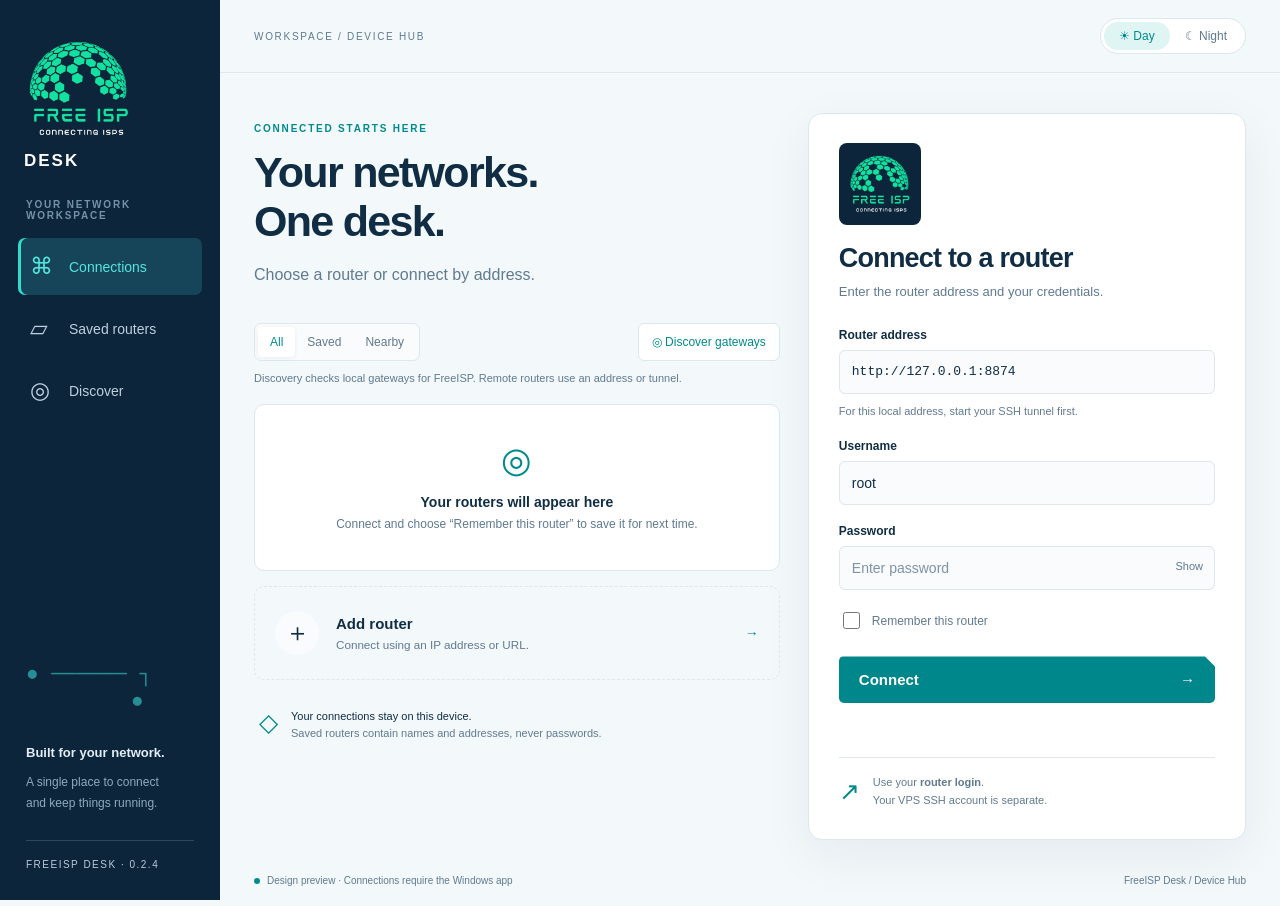
==== desktop/FreeISP.Desk/Hub/index.html @ 11511b87 "Add authenticated OpenWrt tools and verified Desk access" ====
<!doctype html>
<html lang="en" data-theme="day"><head><meta charset="utf-8"><meta name="viewport" content="width=device-width,initial-scale=1"><meta http-equiv="Content-Security-Policy" content="default-src 'self'; script-src 'self'; style-src 'self'; img-src 'self' data:; connect-src 'none'; object-src 'none'; base-uri 'none'; form-action 'none'"><title>FreeISP Desk · Device Hub</title><link rel="stylesheet" href="hub.css"></head>
<body><aside><div class="brand"><img class="original-logo" src="freeisp-logo.png" alt="FreeISP — Connecting ISPs"><strong>Desk</strong></div><small class="eyebrow">YOUR NETWORK WORKSPACE</small><nav><button data-view="all" class="active"><span>⌘</span> Connections</button><button data-view="saved"><span>▱</span> Saved routers</button><button data-view="nearby"><span>◎</span> Discover</button></nav><div class="rail-bottom"><span class="route-art">● ────── ┐<br>　　　　　●</span><strong>Built for your network.</strong><p>A single place to connect<br>and keep things running.</p><small>FREEISP DESK · 0.2.4</small></div></aside>
<main><header><span class="crumb">WORKSPACE / DEVICE HUB</span><div class="themes" aria-label="Appearance"><button id="day" aria-pressed="true">☀ Day</button><button id="night" aria-pressed="false">☾ Night</button></div></header><div class="workspace"><section class="devices"><div class="intro"><span class="eyebrow">CONNECTED STARTS HERE</span><h1>Your networks.<br>One desk.</h1><p>Choose a router or connect by address.</p></div><div class="list-toolbar"><div class="tabs"><button id="all-tab" class="active">All</button><button id="saved-tab">Saved</button><button id="nearby-tab">Nearby</button></div><button id="scan" class="secondary">◎ Discover gateways</button></div><p id="scan-status" class="hint" role="status">Discovery checks local gateways for FreeISP. Remote routers use an address or tunnel.</p><div id="routers" aria-label="Router list"></div><button id="add" class="add"><span>＋</span><div><strong>Add router</strong><small>Connect using an IP address or URL.</small></div><b>→</b></button><div class="privacy"><span>◇</span><p><strong>Your connections stay on this device.</strong><br>Saved routers contain names and addresses, never passwords.</p></div></section>
<section class="login"><div class="login-symbol"><img class="original-logo" src="freeisp-logo.png" alt="FreeISP — Connecting ISPs"></div><h2>Connect to a router</h2><p class="description">Enter the router address and your credentials.</p><form id="connection"><label for="address">Router address</label><input id="address" type="text" value="http://127.0.0.1:8874" placeholder="https://192.168.10.1" autocomplete="off" required><p class="hint" id="address-hint">For this local address, start your SSH tunnel first.</p><label for="username">Username</label><input id="username" autocomplete="off" value="root" required><label for="password">Password</label><div class="password-wrap"><input id="password" type="password" placeholder="Enter password" autocomplete="off" required><button id="show-password" type="button" aria-label="Show password">Show</button></div><label class="remember"><input id="remember" type="checkbox"> Remember this router</label><div id="name-field" hidden><label for="name">Router name</label><input id="name" placeholder="e.g. Office gateway" maxlength="80"></div><button id="connect" class="primary" type="submit">Connect <span>→</span></button><p id="status" role="status" class="message"></p></form><div class="login-footer"><span>↗</span><p>Use your <strong>router login</strong>.<br>Your VPS SSH account is separate.</p></div></section></div><footer><span id="ready">Ready to connect</span><span>FreeISP Desk / Device Hub</span></footer></main><script src="hub.js"></script></body></html>
---- desktop/FreeISP.Desk/Hub/hub.css ----
:root{color-scheme:light;--bg:#f3f8fb;--panel:#fff;--input:#f9fbfd;--text:#102d44;--muted:#607a90;--line:#dce7ee;--accent:#008a8d;--tint:#dff5f3;--rail:#0c253b;--button:#00878b;--buttontext:#fff}html[data-theme=night]{color-scheme:dark;--bg:#0c1d2a;--panel:#142c3d;--input:#193547;--text:#e9f4f9;--muted:#a3bfce;--line:#2c485d;--accent:#38dfd0;--tint:#164449;--rail:#091b2a;--button:#32d9cc;--buttontext:#072b34}*{box-sizing:border-box}body{margin:0;background:var(--bg);color:var(--text);font:14px 'Segoe UI',Arial,sans-serif}button,input{font:inherit}button{cursor:pointer}button:disabled{cursor:wait;opacity:.55}button:focus-visible,input:focus-visible{outline:2px solid var(--accent);outline-offset:3px}aside{position:fixed;inset:0 auto 0 0;width:220px;background:var(--rail);color:#b9ccdb;padding:30px 18px;display:flex;flex-direction:column}.brand{display:flex;align-items:center;gap:13px;margin:4px 6px 30px}.brand strong{font-size:23px;color:#fff;letter-spacing:-.8px}.brand strong span{font-weight:400}.mark{display:inline-block;position:relative;width:34px;height:36px;flex-shrink:0}.mark i{position:absolute;left:0;height:9px;border-radius:4px 1px 4px 1px;background:#37e0d3}.mark i:nth-child(1){width:34px;top:0}.mark i:nth-child(2){width:25px;top:12px;background:#13b3b4}.mark i:nth-child(3){width:10px;top:24px;background:#008b97}.eyebrow{font-size:10px;letter-spacing:1.8px;font-weight:650;color:var(--accent)}aside>.eyebrow{color:#7592a9;margin:12px 8px}nav button{width:100%;border:0;background:none;color:#bdd0de;text-align:left;padding:15px 12px;border-radius:7px;display:flex;gap:15px;align-items:center;margin:5px 0}nav button span{font-size:23px;width:24px}nav button.active{background:#164559;color:#54e5dc;box-shadow:inset 3px 0 #32dcce}nav button:hover{background:#183c51}.rail-bottom{margin-top:auto;padding:30px 8px 0}.route-art{display:block;color:#34c9c6;font:21px monospace;margin-bottom:30px;opacity:.65}.rail-bottom strong{color:#e2edf5;font-size:13px}.rail-bottom p{font-size:12px;line-height:1.8;color:#8eaabf}.rail-bottom small{display:block;border-top:1px solid #2e475e;margin-top:25px;padding-top:18px;font-size:10px;letter-spacing:1.5px}main{margin-left:220px}header{height:73px;display:flex;align-items:center;justify-content:space-between;padding:0 34px;border-bottom:1px solid var(--line)}.crumb{font-size:10px;letter-spacing:1.7px;color:var(--muted)}.themes{display:flex;border:1px solid var(--line);padding:3px;border-radius:20px;background:var(--panel)}.themes button{padding:7px 15px;border:0;border-radius:16px;background:none;color:var(--muted);font-size:12px}.themes button[aria-pressed=true]{background:var(--tint);color:var(--accent)}.workspace{display:grid;grid-template-columns:minmax(320px,1.2fr) minmax(330px,1fr);gap:28px;max-width:1450px;margin:auto;padding:40px 34px 25px}.intro{margin:6px 0 35px}h1{font-size:43px;line-height:1.13;letter-spacing:-1.7px;margin:13px 0 17px}p{color:var(--muted);line-height:1.6}.intro>p{font-size:16px;margin:0}.list-toolbar{display:flex;justify-content:space-between;gap:10px;align-items:center}.tabs{display:flex;background:var(--input);border:1px solid var(--line);padding:3px;border-radius:7px}.tabs button{border:0;background:none;color:var(--muted);padding:8px 12px;font-size:12px;border-radius:4px}.tabs button.active{background:var(--panel);color:var(--accent);box-shadow:0 1px 4px #0001}.secondary{border:1px solid var(--line);color:var(--accent);background:var(--panel);padding:11px 13px;border-radius:6px;font-size:12px}.hint{font-size:11px;line-height:1.6;margin:9px 0 17px}.card{border:1px solid var(--line);background:var(--panel);border-radius:10px;padding:0;margin:12px 0;display:flex;align-items:center;overflow:hidden}.card .select{display:flex;align-items:center;gap:16px;padding:21px 17px;flex:1;min-width:0;text-align:left;background:none;border:0;color:var(--text)}.device-icon{background:var(--input);border-radius:9px;color:var(--accent);width:52px;height:52px;display:grid;place-items:center;font-size:28px;flex-shrink:0}.card strong{display:block;font-size:16px;margin-bottom:6px}.card code{font-size:12px;word-break:break-all}.card small{display:block;color:var(--muted);margin-top:8px;font-size:11px}.card .remove{border:0;background:none;color:var(--muted);padding:12px;margin-right:6px}.card:hover{border-color:var(--accent)}.empty{border:1px solid var(--line);border-radius:10px;padding:35px 24px;background:var(--panel);text-align:center;margin:15px 0}.empty>span{font-size:35px;color:var(--accent)}.empty strong{display:block;margin:14px 0 5px}.empty p{font-size:12px;margin:0}.add{width:100%;display:flex;align-items:center;gap:17px;padding:24px 20px;border:1px dashed var(--line);border-radius:10px;background:transparent;color:var(--text);text-align:left;margin-top:15px}.add>span{font-size:25px;background:var(--input);border-radius:50%;width:44px;height:44px;display:grid;place-items:center}.add strong{display:block;font-size:15px}.add small{display:block;color:var(--muted);margin-top:6px}.add b{margin-left:auto;color:var(--accent)}.privacy{display:flex;gap:13px;margin:28px 5px}.privacy>span{color:var(--accent);font-size:25px}.privacy p{margin:0;font-size:11px}.privacy strong{font-weight:500;color:var(--text)}.login{background:var(--panel);border:1px solid var(--line);border-radius:14px;padding:29px 30px;align-self:start;box-shadow:0 15px 50px #001b3610}.login-symbol{margin-bottom:18px}.login h2{font-size:27px;margin:0 0 8px;letter-spacing:-.8px}.description{margin:0 0 25px;font-size:13px}form>label,#name-field>label{display:block;font-size:12px;font-weight:600;margin:19px 0 8px}input:not([type=checkbox]){width:100%;border:1px solid var(--line);border-radius:6px;min-height:44px;padding:11px 12px;background:var(--input);color:var(--text);font-size:14px}#address{font-family:Consolas,monospace;font-size:13px}input::placeholder{color:var(--muted);opacity:.8}.password-wrap{position:relative}.password-wrap input{padding-right:58px}.password-wrap button{position:absolute;right:4px;top:6px;padding:8px;border:0;background:none;color:var(--muted);font-size:11px}.remember{display:flex!important;gap:9px;align-items:center;font-weight:400!important;color:var(--muted)}input[type=checkbox]{accent-color:var(--accent);width:17px;height:17px}.primary{width:100%;display:flex;justify-content:space-between;background:var(--button);color:var(--buttontext);border:0;padding:15px 20px;font-size:15px;font-weight:650;margin-top:24px;clip-path:polygon(0 0,calc(100% - 10px) 0,100% 10px,100% 100%,0 100%);border-radius:5px}.message{font-size:12px;min-height:20px;margin-bottom:0}.login-footer{display:flex;align-items:center;gap:13px;border-top:1px solid var(--line);margin-top:22px;padding-top:16px}.login-footer>span{color:var(--accent);font-size:25px}.login-footer p{font-size:11px;margin:0}footer{display:flex;justify-content:space-between;padding:10px 34px 20px;color:var(--muted);font-size:10px}#ready:before{content:'';display:inline-block;width:6px;height:6px;border-radius:50%;background:var(--accent);margin-right:7px}[hidden]{display:none!important}@media(max-width:1080px){aside{width:185px;padding:25px 10px}.brand{gap:9px}.brand strong{font-size:20px}main{margin-left:185px}.workspace{gap:18px;padding:30px 22px}.login{padding:24px 20px}h1{font-size:36px}.list-toolbar{align-items:stretch;flex-direction:column}}@media(max-width:760px){aside{position:static;width:auto;padding:15px}.brand{margin:0}.rail-bottom,aside>.eyebrow{display:none}nav{display:flex}nav button{padding:10px;margin-bottom:0}main{margin:0}.workspace{grid-template-columns:1fr}.login{grid-row:1}header{padding:0 22px;height:60px}.intro{margin:0 0 22px}h1{font-size:32px}.list-toolbar{flex-direction:row}}
.original-logo{width:115px;height:115px;object-fit:contain}.brand{flex-direction:column;align-items:flex-start;gap:7px;margin-bottom:16px}.brand .original-logo{width:110px;height:110px}.brand strong{font-size:17px!important;letter-spacing:2px;text-transform:uppercase}.login-symbol .original-logo{background:#0c253b;border-radius:8px;padding:8px;width:82px;height:82px}.login-symbol{margin-bottom:15px}
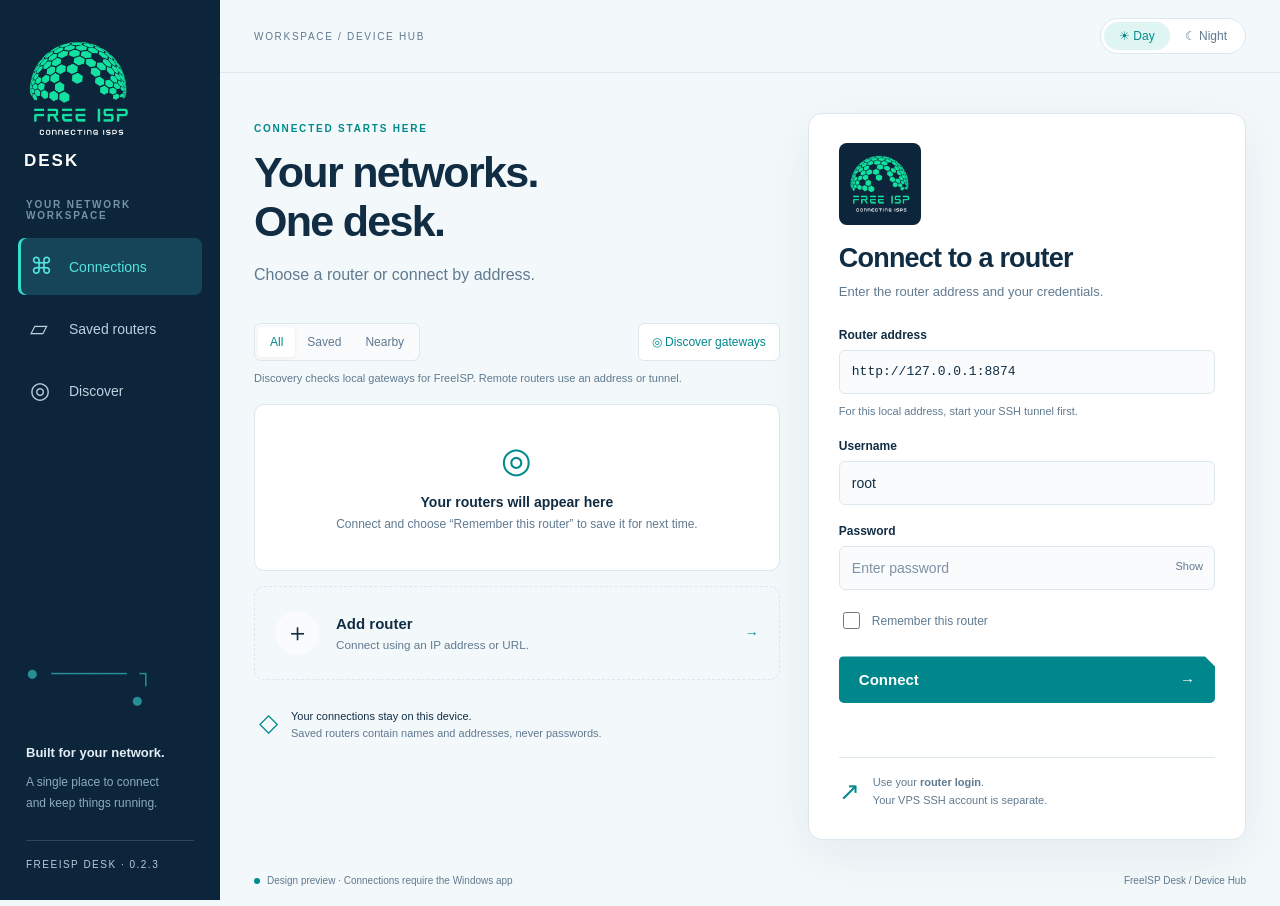
==== commit fd299f03: "Add authenticated OpenWrt tools and verified Desk access" ====
--- a/desktop/FreeISP.Desk/Hub/index.html
+++ b/desktop/FreeISP.Desk/Hub/index.html
@@ -1,6 +1,6 @@
 <!doctype html>
 <html lang="en" data-theme="day"><head><meta charset="utf-8"><meta name="viewport" content="width=device-width,initial-scale=1"><meta http-equiv="Content-Security-Policy" content="default-src 'self'; script-src 'self'; style-src 'self'; img-src 'self' data:; connect-src 'none'; object-src 'none'; base-uri 'none'; form-action 'none'"><title>FreeISP Desk · Device Hub</title><link rel="stylesheet" href="hub.css"></head>
-<body><aside><div class="brand"><img class="original-logo" src="freeisp-logo.png" alt="FreeISP — Connecting ISPs"><strong>Desk</strong></div><small class="eyebrow">YOUR NETWORK WORKSPACE</small><nav><button data-view="all" class="active"><span>⌘</span> Connections</button><button data-view="saved"><span>▱</span> Saved routers</button><button data-view="nearby"><span>◎</span> Discover</button></nav><div class="rail-bottom"><span class="route-art">● ────── ┐<br>　　　　　●</span><strong>Built for your network.</strong><p>A single place to connect<br>and keep things running.</p><small>FREEISP DESK · 0.2.4</small></div></aside>
+<body><aside><div class="brand"><img class="original-logo" src="freeisp-logo.png" alt="FreeISP — Connecting ISPs"><strong>Desk</strong></div><small class="eyebrow">YOUR NETWORK WORKSPACE</small><nav><button data-view="all" class="active"><span>⌘</span> Connections</button><button data-view="saved"><span>▱</span> Saved routers</button><button data-view="nearby"><span>◎</span> Discover</button></nav><div class="rail-bottom"><span class="route-art">● ────── ┐<br>　　　　　●</span><strong>Built for your network.</strong><p>A single place to connect<br>and keep things running.</p><small>FREEISP DESK · 0.2.3</small></div></aside>
 <main><header><span class="crumb">WORKSPACE / DEVICE HUB</span><div class="themes" aria-label="Appearance"><button id="day" aria-pressed="true">☀ Day</button><button id="night" aria-pressed="false">☾ Night</button></div></header><div class="workspace"><section class="devices"><div class="intro"><span class="eyebrow">CONNECTED STARTS HERE</span><h1>Your networks.<br>One desk.</h1><p>Choose a router or connect by address.</p></div><div class="list-toolbar"><div class="tabs"><button id="all-tab" class="active">All</button><button id="saved-tab">Saved</button><button id="nearby-tab">Nearby</button></div><button id="scan" class="secondary">◎ Discover gateways</button></div><p id="scan-status" class="hint" role="status">Discovery checks local gateways for FreeISP. Remote routers use an address or tunnel.</p><div id="routers" aria-label="Router list"></div><button id="add" class="add"><span>＋</span><div><strong>Add router</strong><small>Connect using an IP address or URL.</small></div><b>→</b></button><div class="privacy"><span>◇</span><p><strong>Your connections stay on this device.</strong><br>Saved routers contain names and addresses, never passwords.</p></div></section>
 <section class="login"><div class="login-symbol"><img class="original-logo" src="freeisp-logo.png" alt="FreeISP — Connecting ISPs"></div><h2>Connect to a router</h2><p class="description">Enter the router address and your credentials.</p><form id="connection"><label for="address">Router address</label><input id="address" type="text" value="http://127.0.0.1:8874" placeholder="https://192.168.10.1" autocomplete="off" required><p class="hint" id="address-hint">For this local address, start your SSH tunnel first.</p><label for="username">Username</label><input id="username" autocomplete="off" value="root" required><label for="password">Password</label><div class="password-wrap"><input id="password" type="password" placeholder="Enter password" autocomplete="off" required><button id="show-password" type="button" aria-label="Show password">Show</button></div><label class="remember"><input id="remember" type="checkbox"> Remember this router</label><div id="name-field" hidden><label for="name">Router name</label><input id="name" placeholder="e.g. Office gateway" maxlength="80"></div><button id="connect" class="primary" type="submit">Connect <span>→</span></button><p id="status" role="status" class="message"></p></form><div class="login-footer"><span>↗</span><p>Use your <strong>router login</strong>.<br>Your VPS SSH account is separate.</p></div></section></div><footer><span id="ready">Ready to connect</span><span>FreeISP Desk / Device Hub</span></footer></main><script src="hub.js"></script></body></html>
 
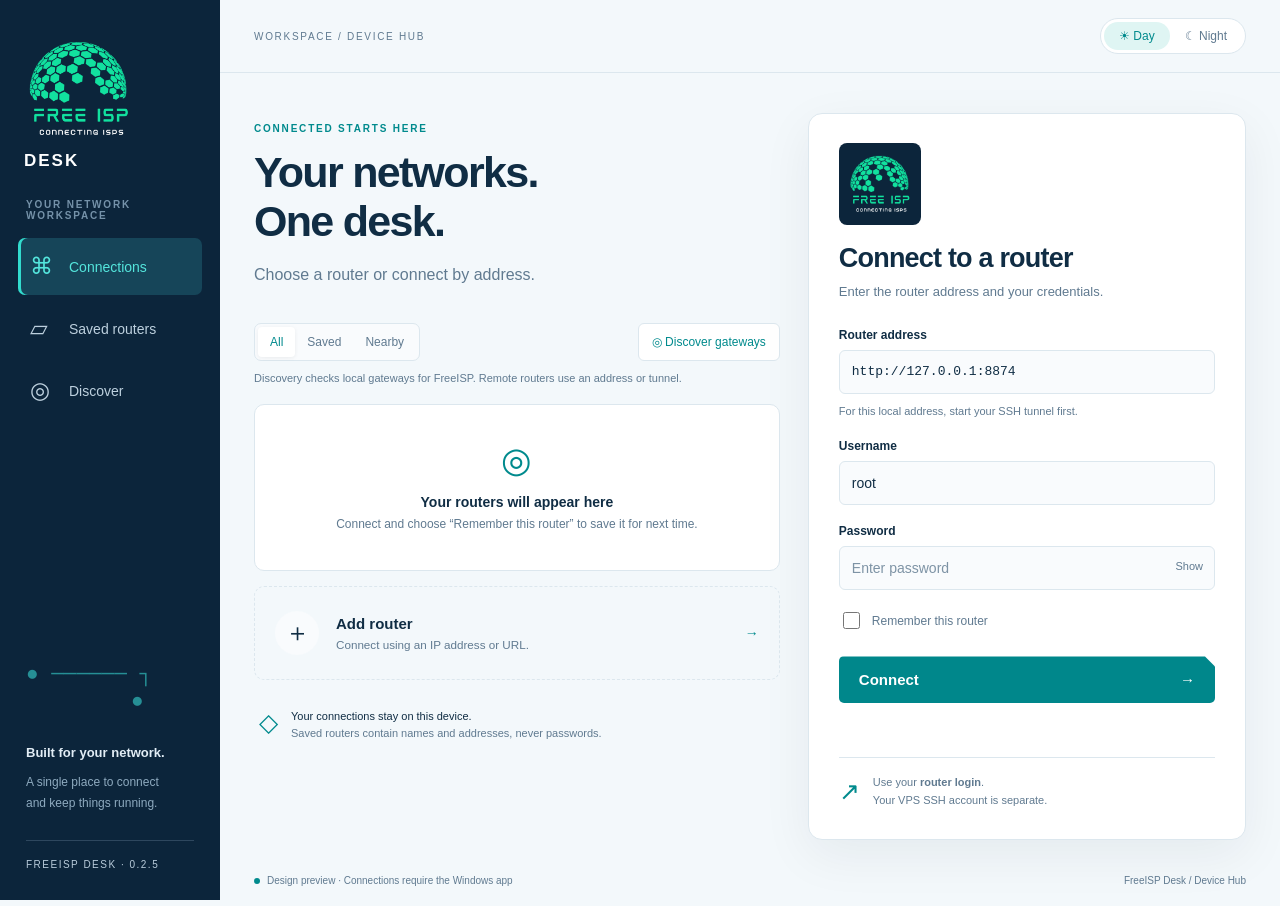
==== commit b4960bbc: "Fix Desk readiness timeout and fresh recovery in 0.2.5" ====
--- a/desktop/FreeISP.Desk/Hub/index.html
+++ b/desktop/FreeISP.Desk/Hub/index.html
@@ -1,6 +1,6 @@
 <!doctype html>
 <html lang="en" data-theme="day"><head><meta charset="utf-8"><meta name="viewport" content="width=device-width,initial-scale=1"><meta http-equiv="Content-Security-Policy" content="default-src 'self'; script-src 'self'; style-src 'self'; img-src 'self' data:; connect-src 'none'; object-src 'none'; base-uri 'none'; form-action 'none'"><title>FreeISP Desk · Device Hub</title><link rel="stylesheet" href="hub.css"></head>
-<body><aside><div class="brand"><img class="original-logo" src="freeisp-logo.png" alt="FreeISP — Connecting ISPs"><strong>Desk</strong></div><small class="eyebrow">YOUR NETWORK WORKSPACE</small><nav><button data-view="all" class="active"><span>⌘</span> Connections</button><button data-view="saved"><span>▱</span> Saved routers</button><button data-view="nearby"><span>◎</span> Discover</button></nav><div class="rail-bottom"><span class="route-art">● ────── ┐<br>　　　　　●</span><strong>Built for your network.</strong><p>A single place to connect<br>and keep things running.</p><small>FREEISP DESK · 0.2.3</small></div></aside>
+<body><aside><div class="brand"><img class="original-logo" src="freeisp-logo.png" alt="FreeISP — Connecting ISPs"><strong>Desk</strong></div><small class="eyebrow">YOUR NETWORK WORKSPACE</small><nav><button data-view="all" class="active"><span>⌘</span> Connections</button><button data-view="saved"><span>▱</span> Saved routers</button><button data-view="nearby"><span>◎</span> Discover</button></nav><div class="rail-bottom"><span class="route-art">● ────── ┐<br>　　　　　●</span><strong>Built for your network.</strong><p>A single place to connect<br>and keep things running.</p><small>FREEISP DESK · 0.2.5</small></div></aside>
 <main><header><span class="crumb">WORKSPACE / DEVICE HUB</span><div class="themes" aria-label="Appearance"><button id="day" aria-pressed="true">☀ Day</button><button id="night" aria-pressed="false">☾ Night</button></div></header><div class="workspace"><section class="devices"><div class="intro"><span class="eyebrow">CONNECTED STARTS HERE</span><h1>Your networks.<br>One desk.</h1><p>Choose a router or connect by address.</p></div><div class="list-toolbar"><div class="tabs"><button id="all-tab" class="active">All</button><button id="saved-tab">Saved</button><button id="nearby-tab">Nearby</button></div><button id="scan" class="secondary">◎ Discover gateways</button></div><p id="scan-status" class="hint" role="status">Discovery checks local gateways for FreeISP. Remote routers use an address or tunnel.</p><div id="routers" aria-label="Router list"></div><button id="add" class="add"><span>＋</span><div><strong>Add router</strong><small>Connect using an IP address or URL.</small></div><b>→</b></button><div class="privacy"><span>◇</span><p><strong>Your connections stay on this device.</strong><br>Saved routers contain names and addresses, never passwords.</p></div></section>
 <section class="login"><div class="login-symbol"><img class="original-logo" src="freeisp-logo.png" alt="FreeISP — Connecting ISPs"></div><h2>Connect to a router</h2><p class="description">Enter the router address and your credentials.</p><form id="connection"><label for="address">Router address</label><input id="address" type="text" value="http://127.0.0.1:8874" placeholder="https://192.168.10.1" autocomplete="off" required><p class="hint" id="address-hint">For this local address, start your SSH tunnel first.</p><label for="username">Username</label><input id="username" autocomplete="off" value="root" required><label for="password">Password</label><div class="password-wrap"><input id="password" type="password" placeholder="Enter password" autocomplete="off" required><button id="show-password" type="button" aria-label="Show password">Show</button></div><label class="remember"><input id="remember" type="checkbox"> Remember this router</label><div id="name-field" hidden><label for="name">Router name</label><input id="name" placeholder="e.g. Office gateway" maxlength="80"></div><button id="connect" class="primary" type="submit">Connect <span>→</span></button><p id="status" role="status" class="message"></p></form><div class="login-footer"><span>↗</span><p>Use your <strong>router login</strong>.<br>Your VPS SSH account is separate.</p></div></section></div><footer><span id="ready">Ready to connect</span><span>FreeISP Desk / Device Hub</span></footer></main><script src="hub.js"></script></body></html>
 
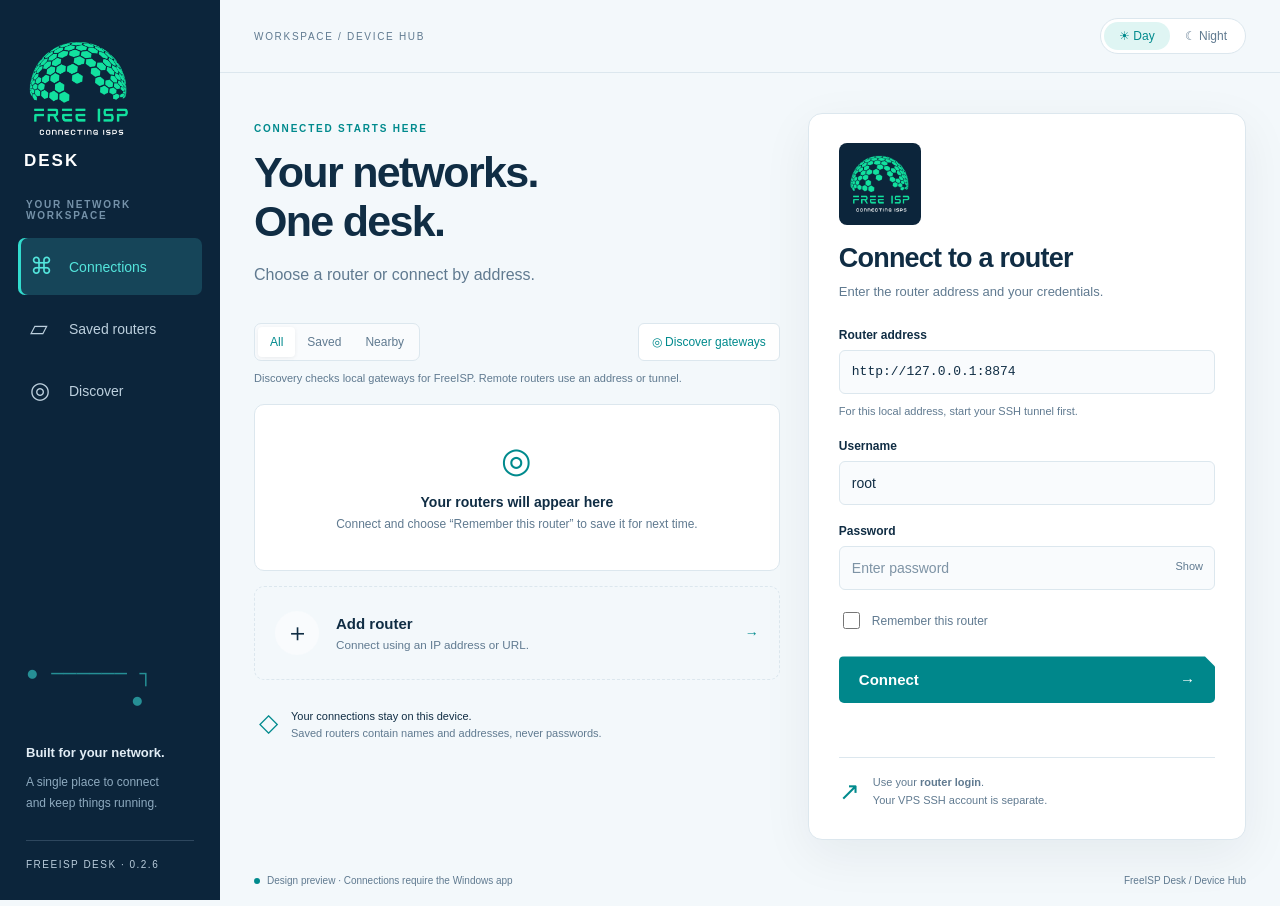
==== commit 92a4753b: "Keep WebView rendering beneath loading screen in Desk 0.2.6" ====
--- a/desktop/FreeISP.Desk/Hub/index.html
+++ b/desktop/FreeISP.Desk/Hub/index.html
@@ -1,6 +1,6 @@
 <!doctype html>
 <html lang="en" data-theme="day"><head><meta charset="utf-8"><meta name="viewport" content="width=device-width,initial-scale=1"><meta http-equiv="Content-Security-Policy" content="default-src 'self'; script-src 'self'; style-src 'self'; img-src 'self' data:; connect-src 'none'; object-src 'none'; base-uri 'none'; form-action 'none'"><title>FreeISP Desk · Device Hub</title><link rel="stylesheet" href="hub.css"></head>
-<body><aside><div class="brand"><img class="original-logo" src="freeisp-logo.png" alt="FreeISP — Connecting ISPs"><strong>Desk</strong></div><small class="eyebrow">YOUR NETWORK WORKSPACE</small><nav><button data-view="all" class="active"><span>⌘</span> Connections</button><button data-view="saved"><span>▱</span> Saved routers</button><button data-view="nearby"><span>◎</span> Discover</button></nav><div class="rail-bottom"><span class="route-art">● ────── ┐<br>　　　　　●</span><strong>Built for your network.</strong><p>A single place to connect<br>and keep things running.</p><small>FREEISP DESK · 0.2.5</small></div></aside>
+<body><aside><div class="brand"><img class="original-logo" src="freeisp-logo.png" alt="FreeISP — Connecting ISPs"><strong>Desk</strong></div><small class="eyebrow">YOUR NETWORK WORKSPACE</small><nav><button data-view="all" class="active"><span>⌘</span> Connections</button><button data-view="saved"><span>▱</span> Saved routers</button><button data-view="nearby"><span>◎</span> Discover</button></nav><div class="rail-bottom"><span class="route-art">● ────── ┐<br>　　　　　●</span><strong>Built for your network.</strong><p>A single place to connect<br>and keep things running.</p><small>FREEISP DESK · 0.2.6</small></div></aside>
 <main><header><span class="crumb">WORKSPACE / DEVICE HUB</span><div class="themes" aria-label="Appearance"><button id="day" aria-pressed="true">☀ Day</button><button id="night" aria-pressed="false">☾ Night</button></div></header><div class="workspace"><section class="devices"><div class="intro"><span class="eyebrow">CONNECTED STARTS HERE</span><h1>Your networks.<br>One desk.</h1><p>Choose a router or connect by address.</p></div><div class="list-toolbar"><div class="tabs"><button id="all-tab" class="active">All</button><button id="saved-tab">Saved</button><button id="nearby-tab">Nearby</button></div><button id="scan" class="secondary">◎ Discover gateways</button></div><p id="scan-status" class="hint" role="status">Discovery checks local gateways for FreeISP. Remote routers use an address or tunnel.</p><div id="routers" aria-label="Router list"></div><button id="add" class="add"><span>＋</span><div><strong>Add router</strong><small>Connect using an IP address or URL.</small></div><b>→</b></button><div class="privacy"><span>◇</span><p><strong>Your connections stay on this device.</strong><br>Saved routers contain names and addresses, never passwords.</p></div></section>
 <section class="login"><div class="login-symbol"><img class="original-logo" src="freeisp-logo.png" alt="FreeISP — Connecting ISPs"></div><h2>Connect to a router</h2><p class="description">Enter the router address and your credentials.</p><form id="connection"><label for="address">Router address</label><input id="address" type="text" value="http://127.0.0.1:8874" placeholder="https://192.168.10.1" autocomplete="off" required><p class="hint" id="address-hint">For this local address, start your SSH tunnel first.</p><label for="username">Username</label><input id="username" autocomplete="off" value="root" required><label for="password">Password</label><div class="password-wrap"><input id="password" type="password" placeholder="Enter password" autocomplete="off" required><button id="show-password" type="button" aria-label="Show password">Show</button></div><label class="remember"><input id="remember" type="checkbox"> Remember this router</label><div id="name-field" hidden><label for="name">Router name</label><input id="name" placeholder="e.g. Office gateway" maxlength="80"></div><button id="connect" class="primary" type="submit">Connect <span>→</span></button><p id="status" role="status" class="message"></p></form><div class="login-footer"><span>↗</span><p>Use your <strong>router login</strong>.<br>Your VPS SSH account is separate.</p></div></section></div><footer><span id="ready">Ready to connect</span><span>FreeISP Desk / Device Hub</span></footer></main><script src="hub.js"></script></body></html>
 
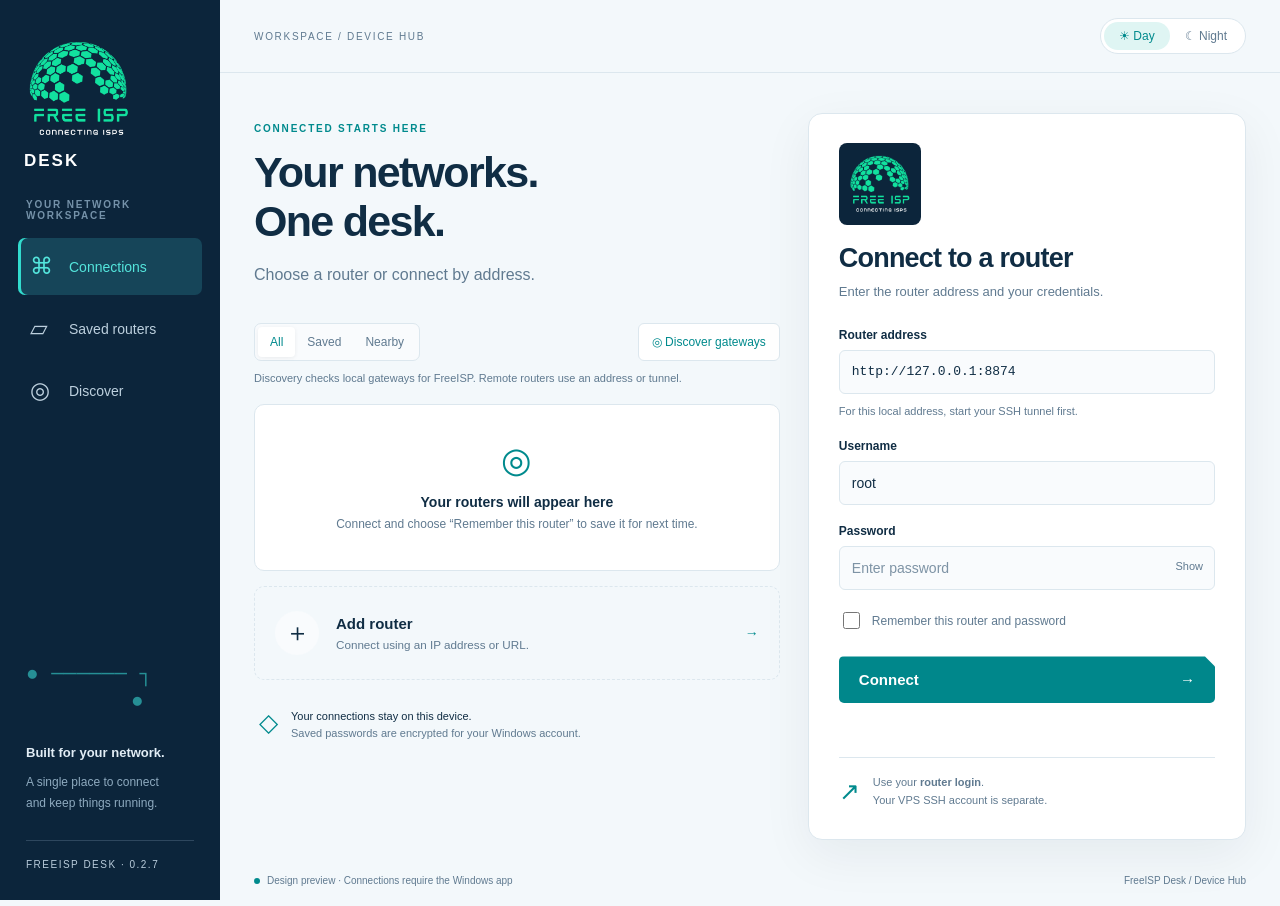
==== commit b8985ea3: "Remember router passwords locally with Windows encryption in Desk 0.2.7" ====
--- a/desktop/FreeISP.Desk/Hub/index.html
+++ b/desktop/FreeISP.Desk/Hub/index.html
@@ -1,6 +1,6 @@
 <!doctype html>
 <html lang="en" data-theme="day"><head><meta charset="utf-8"><meta name="viewport" content="width=device-width,initial-scale=1"><meta http-equiv="Content-Security-Policy" content="default-src 'self'; script-src 'self'; style-src 'self'; img-src 'self' data:; connect-src 'none'; object-src 'none'; base-uri 'none'; form-action 'none'"><title>FreeISP Desk · Device Hub</title><link rel="stylesheet" href="hub.css"></head>
-<body><aside><div class="brand"><img class="original-logo" src="freeisp-logo.png" alt="FreeISP — Connecting ISPs"><strong>Desk</strong></div><small class="eyebrow">YOUR NETWORK WORKSPACE</small><nav><button data-view="all" class="active"><span>⌘</span> Connections</button><button data-view="saved"><span>▱</span> Saved routers</button><button data-view="nearby"><span>◎</span> Discover</button></nav><div class="rail-bottom"><span class="route-art">● ────── ┐<br>　　　　　●</span><strong>Built for your network.</strong><p>A single place to connect<br>and keep things running.</p><small>FREEISP DESK · 0.2.6</small></div></aside>
-<main><header><span class="crumb">WORKSPACE / DEVICE HUB</span><div class="themes" aria-label="Appearance"><button id="day" aria-pressed="true">☀ Day</button><button id="night" aria-pressed="false">☾ Night</button></div></header><div class="workspace"><section class="devices"><div class="intro"><span class="eyebrow">CONNECTED STARTS HERE</span><h1>Your networks.<br>One desk.</h1><p>Choose a router or connect by address.</p></div><div class="list-toolbar"><div class="tabs"><button id="all-tab" class="active">All</button><button id="saved-tab">Saved</button><button id="nearby-tab">Nearby</button></div><button id="scan" class="secondary">◎ Discover gateways</button></div><p id="scan-status" class="hint" role="status">Discovery checks local gateways for FreeISP. Remote routers use an address or tunnel.</p><div id="routers" aria-label="Router list"></div><button id="add" class="add"><span>＋</span><div><strong>Add router</strong><small>Connect using an IP address or URL.</small></div><b>→</b></button><div class="privacy"><span>◇</span><p><strong>Your connections stay on this device.</strong><br>Saved routers contain names and addresses, never passwords.</p></div></section>
-<section class="login"><div class="login-symbol"><img class="original-logo" src="freeisp-logo.png" alt="FreeISP — Connecting ISPs"></div><h2>Connect to a router</h2><p class="description">Enter the router address and your credentials.</p><form id="connection"><label for="address">Router address</label><input id="address" type="text" value="http://127.0.0.1:8874" placeholder="https://192.168.10.1" autocomplete="off" required><p class="hint" id="address-hint">For this local address, start your SSH tunnel first.</p><label for="username">Username</label><input id="username" autocomplete="off" value="root" required><label for="password">Password</label><div class="password-wrap"><input id="password" type="password" placeholder="Enter password" autocomplete="off" required><button id="show-password" type="button" aria-label="Show password">Show</button></div><label class="remember"><input id="remember" type="checkbox"> Remember this router</label><div id="name-field" hidden><label for="name">Router name</label><input id="name" placeholder="e.g. Office gateway" maxlength="80"></div><button id="connect" class="primary" type="submit">Connect <span>→</span></button><p id="status" role="status" class="message"></p></form><div class="login-footer"><span>↗</span><p>Use your <strong>router login</strong>.<br>Your VPS SSH account is separate.</p></div></section></div><footer><span id="ready">Ready to connect</span><span>FreeISP Desk / Device Hub</span></footer></main><script src="hub.js"></script></body></html>
+<body><aside><div class="brand"><img class="original-logo" src="freeisp-logo.png" alt="FreeISP — Connecting ISPs"><strong>Desk</strong></div><small class="eyebrow">YOUR NETWORK WORKSPACE</small><nav><button data-view="all" class="active"><span>⌘</span> Connections</button><button data-view="saved"><span>▱</span> Saved routers</button><button data-view="nearby"><span>◎</span> Discover</button></nav><div class="rail-bottom"><span class="route-art">● ────── ┐<br>　　　　　●</span><strong>Built for your network.</strong><p>A single place to connect<br>and keep things running.</p><small>FREEISP DESK · 0.2.7</small></div></aside>
+<main><header><span class="crumb">WORKSPACE / DEVICE HUB</span><div class="themes" aria-label="Appearance"><button id="day" aria-pressed="true">☀ Day</button><button id="night" aria-pressed="false">☾ Night</button></div></header><div class="workspace"><section class="devices"><div class="intro"><span class="eyebrow">CONNECTED STARTS HERE</span><h1>Your networks.<br>One desk.</h1><p>Choose a router or connect by address.</p></div><div class="list-toolbar"><div class="tabs"><button id="all-tab" class="active">All</button><button id="saved-tab">Saved</button><button id="nearby-tab">Nearby</button></div><button id="scan" class="secondary">◎ Discover gateways</button></div><p id="scan-status" class="hint" role="status">Discovery checks local gateways for FreeISP. Remote routers use an address or tunnel.</p><div id="routers" aria-label="Router list"></div><button id="add" class="add"><span>＋</span><div><strong>Add router</strong><small>Connect using an IP address or URL.</small></div><b>→</b></button><div class="privacy"><span>◇</span><p><strong>Your connections stay on this device.</strong><br>Saved passwords are encrypted for your Windows account.</p></div></section>
+<section class="login"><div class="login-symbol"><img class="original-logo" src="freeisp-logo.png" alt="FreeISP — Connecting ISPs"></div><h2>Connect to a router</h2><p class="description">Enter the router address and your credentials.</p><form id="connection"><label for="address">Router address</label><input id="address" type="text" value="http://127.0.0.1:8874" placeholder="https://192.168.10.1" autocomplete="off" required><p class="hint" id="address-hint">For this local address, start your SSH tunnel first.</p><label for="username">Username</label><input id="username" autocomplete="off" value="root" required><label for="password">Password</label><div class="password-wrap"><input id="password" type="password" placeholder="Enter password" autocomplete="off" required><button id="show-password" type="button" aria-label="Show password">Show</button></div><label class="remember"><input id="remember" type="checkbox"> Remember this router and password</label><div id="name-field" hidden><label for="name">Router name</label><input id="name" placeholder="e.g. Office gateway" maxlength="80"></div><button id="connect" class="primary" type="submit">Connect <span>→</span></button><p id="status" role="status" class="message"></p></form><div class="login-footer"><span>↗</span><p>Use your <strong>router login</strong>.<br>Your VPS SSH account is separate.</p></div></section></div><footer><span id="ready">Ready to connect</span><span>FreeISP Desk / Device Hub</span></footer></main><script src="hub.js"></script></body></html>
 
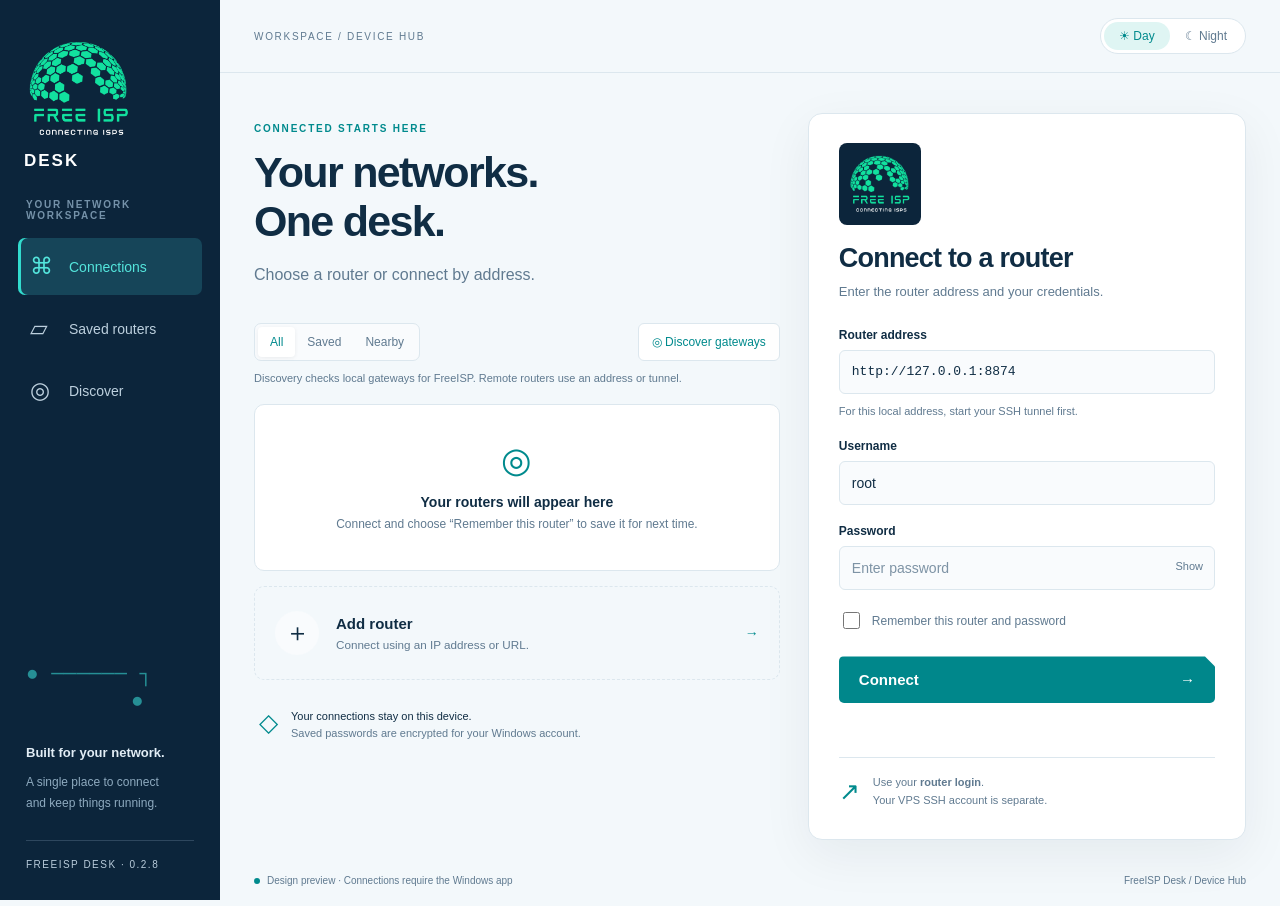
==== commit 4e66ab2b: "Reuse validated Desk assets and initialize usable PPPoE defaults" ====
--- a/desktop/FreeISP.Desk/Hub/index.html
+++ b/desktop/FreeISP.Desk/Hub/index.html
@@ -1,6 +1,6 @@
 <!doctype html>
 <html lang="en" data-theme="day"><head><meta charset="utf-8"><meta name="viewport" content="width=device-width,initial-scale=1"><meta http-equiv="Content-Security-Policy" content="default-src 'self'; script-src 'self'; style-src 'self'; img-src 'self' data:; connect-src 'none'; object-src 'none'; base-uri 'none'; form-action 'none'"><title>FreeISP Desk · Device Hub</title><link rel="stylesheet" href="hub.css"></head>
-<body><aside><div class="brand"><img class="original-logo" src="freeisp-logo.png" alt="FreeISP — Connecting ISPs"><strong>Desk</strong></div><small class="eyebrow">YOUR NETWORK WORKSPACE</small><nav><button data-view="all" class="active"><span>⌘</span> Connections</button><button data-view="saved"><span>▱</span> Saved routers</button><button data-view="nearby"><span>◎</span> Discover</button></nav><div class="rail-bottom"><span class="route-art">● ────── ┐<br>　　　　　●</span><strong>Built for your network.</strong><p>A single place to connect<br>and keep things running.</p><small>FREEISP DESK · 0.2.7</small></div></aside>
+<body><aside><div class="brand"><img class="original-logo" src="freeisp-logo.png" alt="FreeISP — Connecting ISPs"><strong>Desk</strong></div><small class="eyebrow">YOUR NETWORK WORKSPACE</small><nav><button data-view="all" class="active"><span>⌘</span> Connections</button><button data-view="saved"><span>▱</span> Saved routers</button><button data-view="nearby"><span>◎</span> Discover</button></nav><div class="rail-bottom"><span class="route-art">● ────── ┐<br>　　　　　●</span><strong>Built for your network.</strong><p>A single place to connect<br>and keep things running.</p><small>FREEISP DESK · 0.2.8</small></div></aside>
 <main><header><span class="crumb">WORKSPACE / DEVICE HUB</span><div class="themes" aria-label="Appearance"><button id="day" aria-pressed="true">☀ Day</button><button id="night" aria-pressed="false">☾ Night</button></div></header><div class="workspace"><section class="devices"><div class="intro"><span class="eyebrow">CONNECTED STARTS HERE</span><h1>Your networks.<br>One desk.</h1><p>Choose a router or connect by address.</p></div><div class="list-toolbar"><div class="tabs"><button id="all-tab" class="active">All</button><button id="saved-tab">Saved</button><button id="nearby-tab">Nearby</button></div><button id="scan" class="secondary">◎ Discover gateways</button></div><p id="scan-status" class="hint" role="status">Discovery checks local gateways for FreeISP. Remote routers use an address or tunnel.</p><div id="routers" aria-label="Router list"></div><button id="add" class="add"><span>＋</span><div><strong>Add router</strong><small>Connect using an IP address or URL.</small></div><b>→</b></button><div class="privacy"><span>◇</span><p><strong>Your connections stay on this device.</strong><br>Saved passwords are encrypted for your Windows account.</p></div></section>
 <section class="login"><div class="login-symbol"><img class="original-logo" src="freeisp-logo.png" alt="FreeISP — Connecting ISPs"></div><h2>Connect to a router</h2><p class="description">Enter the router address and your credentials.</p><form id="connection"><label for="address">Router address</label><input id="address" type="text" value="http://127.0.0.1:8874" placeholder="https://192.168.10.1" autocomplete="off" required><p class="hint" id="address-hint">For this local address, start your SSH tunnel first.</p><label for="username">Username</label><input id="username" autocomplete="off" value="root" required><label for="password">Password</label><div class="password-wrap"><input id="password" type="password" placeholder="Enter password" autocomplete="off" required><button id="show-password" type="button" aria-label="Show password">Show</button></div><label class="remember"><input id="remember" type="checkbox"> Remember this router and password</label><div id="name-field" hidden><label for="name">Router name</label><input id="name" placeholder="e.g. Office gateway" maxlength="80"></div><button id="connect" class="primary" type="submit">Connect <span>→</span></button><p id="status" role="status" class="message"></p></form><div class="login-footer"><span>↗</span><p>Use your <strong>router login</strong>.<br>Your VPS SSH account is separate.</p></div></section></div><footer><span id="ready">Ready to connect</span><span>FreeISP Desk / Device Hub</span></footer></main><script src="hub.js"></script></body></html>
 
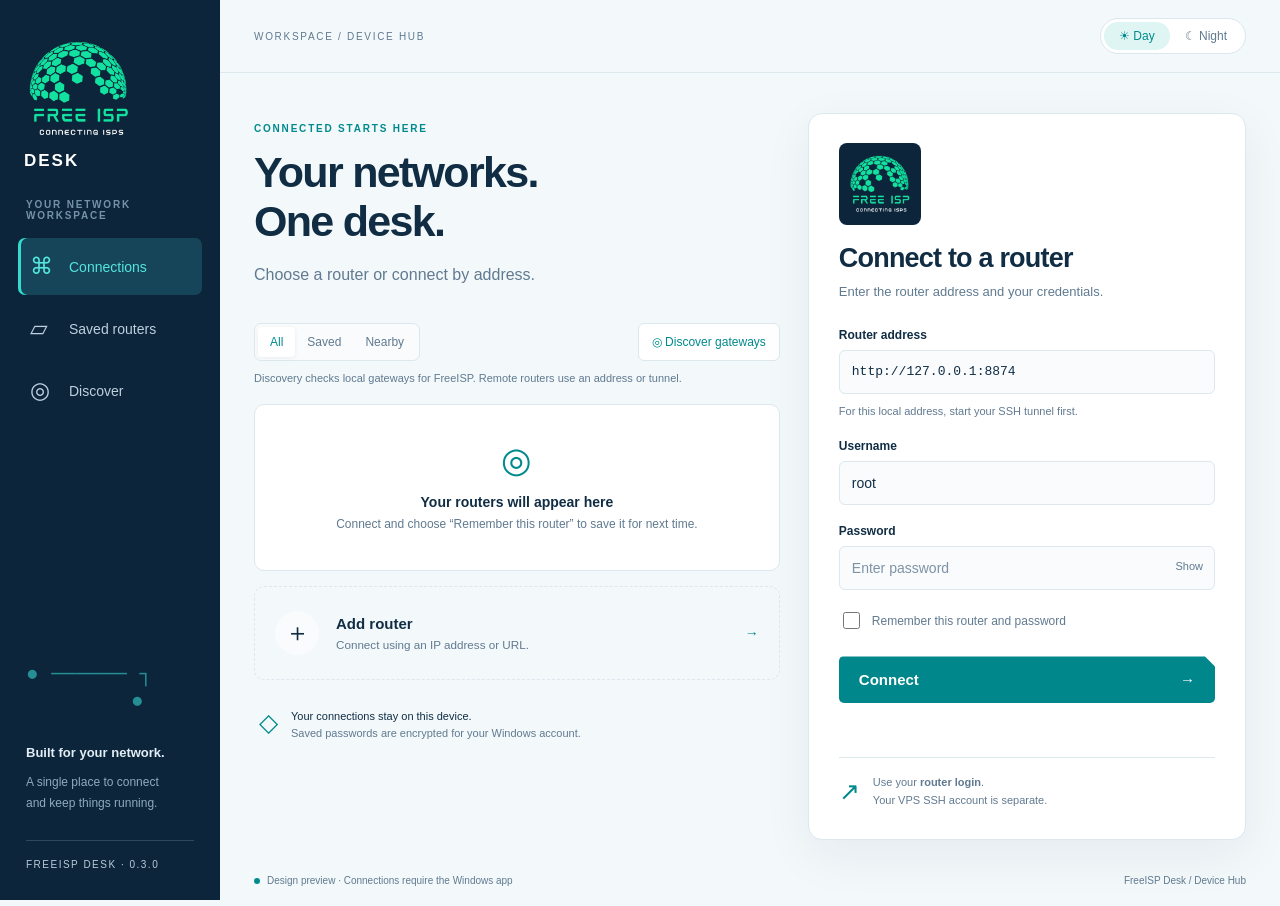
==== commit a83edc4c: "Open bundled Interfaces instantly and stream authenticated router counters" ====
--- a/desktop/FreeISP.Desk/Hub/index.html
+++ b/desktop/FreeISP.Desk/Hub/index.html
@@ -1,6 +1,6 @@
 <!doctype html>
 <html lang="en" data-theme="day"><head><meta charset="utf-8"><meta name="viewport" content="width=device-width,initial-scale=1"><meta http-equiv="Content-Security-Policy" content="default-src 'self'; script-src 'self'; style-src 'self'; img-src 'self' data:; connect-src 'none'; object-src 'none'; base-uri 'none'; form-action 'none'"><title>FreeISP Desk · Device Hub</title><link rel="stylesheet" href="hub.css"></head>
-<body><aside><div class="brand"><img class="original-logo" src="freeisp-logo.png" alt="FreeISP — Connecting ISPs"><strong>Desk</strong></div><small class="eyebrow">YOUR NETWORK WORKSPACE</small><nav><button data-view="all" class="active"><span>⌘</span> Connections</button><button data-view="saved"><span>▱</span> Saved routers</button><button data-view="nearby"><span>◎</span> Discover</button></nav><div class="rail-bottom"><span class="route-art">● ────── ┐<br>　　　　　●</span><strong>Built for your network.</strong><p>A single place to connect<br>and keep things running.</p><small>FREEISP DESK · 0.2.8</small></div></aside>
+<body><aside><div class="brand"><img class="original-logo" src="freeisp-logo.png" alt="FreeISP — Connecting ISPs"><strong>Desk</strong></div><small class="eyebrow">YOUR NETWORK WORKSPACE</small><nav><button data-view="all" class="active"><span>⌘</span> Connections</button><button data-view="saved"><span>▱</span> Saved routers</button><button data-view="nearby"><span>◎</span> Discover</button></nav><div class="rail-bottom"><span class="route-art">● ────── ┐<br>　　　　　●</span><strong>Built for your network.</strong><p>A single place to connect<br>and keep things running.</p><small>FREEISP DESK · 0.3.0</small></div></aside>
 <main><header><span class="crumb">WORKSPACE / DEVICE HUB</span><div class="themes" aria-label="Appearance"><button id="day" aria-pressed="true">☀ Day</button><button id="night" aria-pressed="false">☾ Night</button></div></header><div class="workspace"><section class="devices"><div class="intro"><span class="eyebrow">CONNECTED STARTS HERE</span><h1>Your networks.<br>One desk.</h1><p>Choose a router or connect by address.</p></div><div class="list-toolbar"><div class="tabs"><button id="all-tab" class="active">All</button><button id="saved-tab">Saved</button><button id="nearby-tab">Nearby</button></div><button id="scan" class="secondary">◎ Discover gateways</button></div><p id="scan-status" class="hint" role="status">Discovery checks local gateways for FreeISP. Remote routers use an address or tunnel.</p><div id="routers" aria-label="Router list"></div><button id="add" class="add"><span>＋</span><div><strong>Add router</strong><small>Connect using an IP address or URL.</small></div><b>→</b></button><div class="privacy"><span>◇</span><p><strong>Your connections stay on this device.</strong><br>Saved passwords are encrypted for your Windows account.</p></div></section>
 <section class="login"><div class="login-symbol"><img class="original-logo" src="freeisp-logo.png" alt="FreeISP — Connecting ISPs"></div><h2>Connect to a router</h2><p class="description">Enter the router address and your credentials.</p><form id="connection"><label for="address">Router address</label><input id="address" type="text" value="http://127.0.0.1:8874" placeholder="https://192.168.10.1" autocomplete="off" required><p class="hint" id="address-hint">For this local address, start your SSH tunnel first.</p><label for="username">Username</label><input id="username" autocomplete="off" value="root" required><label for="password">Password</label><div class="password-wrap"><input id="password" type="password" placeholder="Enter password" autocomplete="off" required><button id="show-password" type="button" aria-label="Show password">Show</button></div><label class="remember"><input id="remember" type="checkbox"> Remember this router and password</label><div id="name-field" hidden><label for="name">Router name</label><input id="name" placeholder="e.g. Office gateway" maxlength="80"></div><button id="connect" class="primary" type="submit">Connect <span>→</span></button><p id="status" role="status" class="message"></p></form><div class="login-footer"><span>↗</span><p>Use your <strong>router login</strong>.<br>Your VPS SSH account is separate.</p></div></section></div><footer><span id="ready">Ready to connect</span><span>FreeISP Desk / Device Hub</span></footer></main><script src="hub.js"></script></body></html>
 
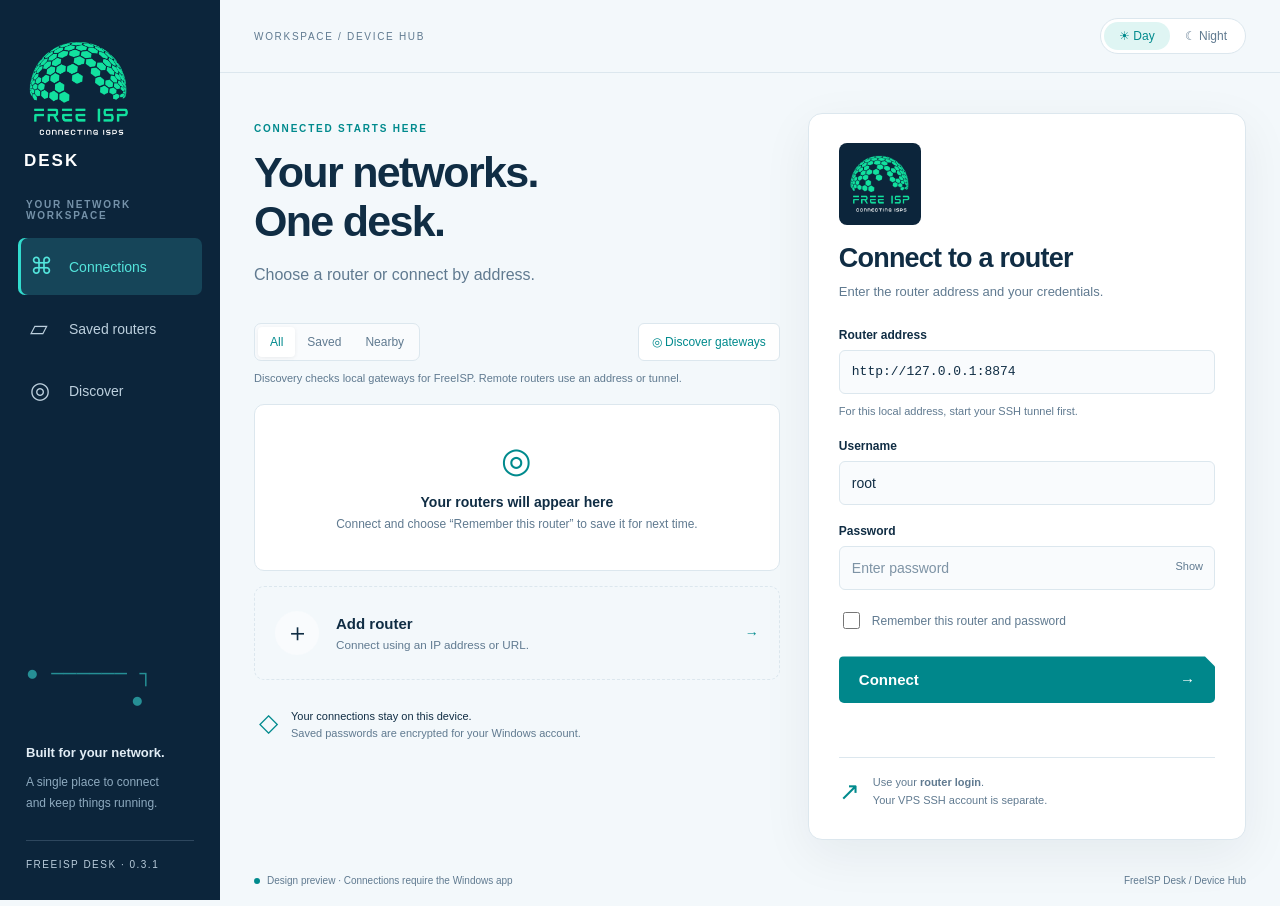
==== commit 32ca0190: "Keep all router menus responsive in one workspace and preserve the full sidebar" ====
--- a/desktop/FreeISP.Desk/Hub/index.html
+++ b/desktop/FreeISP.Desk/Hub/index.html
@@ -1,6 +1,6 @@
 <!doctype html>
 <html lang="en" data-theme="day"><head><meta charset="utf-8"><meta name="viewport" content="width=device-width,initial-scale=1"><meta http-equiv="Content-Security-Policy" content="default-src 'self'; script-src 'self'; style-src 'self'; img-src 'self' data:; connect-src 'none'; object-src 'none'; base-uri 'none'; form-action 'none'"><title>FreeISP Desk · Device Hub</title><link rel="stylesheet" href="hub.css"></head>
-<body><aside><div class="brand"><img class="original-logo" src="freeisp-logo.png" alt="FreeISP — Connecting ISPs"><strong>Desk</strong></div><small class="eyebrow">YOUR NETWORK WORKSPACE</small><nav><button data-view="all" class="active"><span>⌘</span> Connections</button><button data-view="saved"><span>▱</span> Saved routers</button><button data-view="nearby"><span>◎</span> Discover</button></nav><div class="rail-bottom"><span class="route-art">● ────── ┐<br>　　　　　●</span><strong>Built for your network.</strong><p>A single place to connect<br>and keep things running.</p><small>FREEISP DESK · 0.3.0</small></div></aside>
+<body><aside><div class="brand"><img class="original-logo" src="freeisp-logo.png" alt="FreeISP — Connecting ISPs"><strong>Desk</strong></div><small class="eyebrow">YOUR NETWORK WORKSPACE</small><nav><button data-view="all" class="active"><span>⌘</span> Connections</button><button data-view="saved"><span>▱</span> Saved routers</button><button data-view="nearby"><span>◎</span> Discover</button></nav><div class="rail-bottom"><span class="route-art">● ────── ┐<br>　　　　　●</span><strong>Built for your network.</strong><p>A single place to connect<br>and keep things running.</p><small>FREEISP DESK · 0.3.1</small></div></aside>
 <main><header><span class="crumb">WORKSPACE / DEVICE HUB</span><div class="themes" aria-label="Appearance"><button id="day" aria-pressed="true">☀ Day</button><button id="night" aria-pressed="false">☾ Night</button></div></header><div class="workspace"><section class="devices"><div class="intro"><span class="eyebrow">CONNECTED STARTS HERE</span><h1>Your networks.<br>One desk.</h1><p>Choose a router or connect by address.</p></div><div class="list-toolbar"><div class="tabs"><button id="all-tab" class="active">All</button><button id="saved-tab">Saved</button><button id="nearby-tab">Nearby</button></div><button id="scan" class="secondary">◎ Discover gateways</button></div><p id="scan-status" class="hint" role="status">Discovery checks local gateways for FreeISP. Remote routers use an address or tunnel.</p><div id="routers" aria-label="Router list"></div><button id="add" class="add"><span>＋</span><div><strong>Add router</strong><small>Connect using an IP address or URL.</small></div><b>→</b></button><div class="privacy"><span>◇</span><p><strong>Your connections stay on this device.</strong><br>Saved passwords are encrypted for your Windows account.</p></div></section>
 <section class="login"><div class="login-symbol"><img class="original-logo" src="freeisp-logo.png" alt="FreeISP — Connecting ISPs"></div><h2>Connect to a router</h2><p class="description">Enter the router address and your credentials.</p><form id="connection"><label for="address">Router address</label><input id="address" type="text" value="http://127.0.0.1:8874" placeholder="https://192.168.10.1" autocomplete="off" required><p class="hint" id="address-hint">For this local address, start your SSH tunnel first.</p><label for="username">Username</label><input id="username" autocomplete="off" value="root" required><label for="password">Password</label><div class="password-wrap"><input id="password" type="password" placeholder="Enter password" autocomplete="off" required><button id="show-password" type="button" aria-label="Show password">Show</button></div><label class="remember"><input id="remember" type="checkbox"> Remember this router and password</label><div id="name-field" hidden><label for="name">Router name</label><input id="name" placeholder="e.g. Office gateway" maxlength="80"></div><button id="connect" class="primary" type="submit">Connect <span>→</span></button><p id="status" role="status" class="message"></p></form><div class="login-footer"><span>↗</span><p>Use your <strong>router login</strong>.<br>Your VPS SSH account is separate.</p></div></section></div><footer><span id="ready">Ready to connect</span><span>FreeISP Desk / Device Hub</span></footer></main><script src="hub.js"></script></body></html>
 
